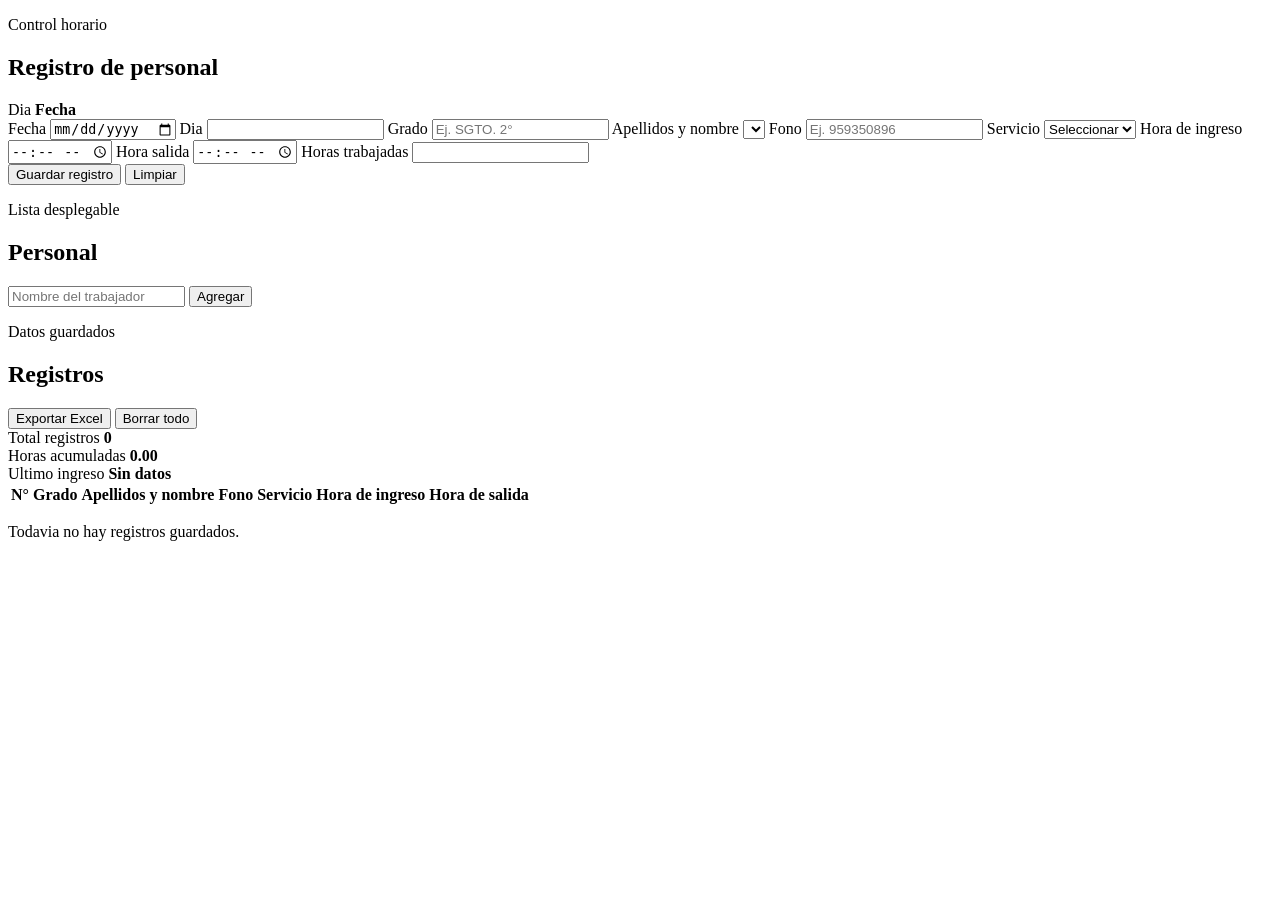
==== index.html @ 2873afd9 "Add initial HTML structure for attendance form" ====
<!doctype html>
<html lang="es">
  <head>
    <meta charset="utf-8" />
    <meta name="viewport" content="width=device-width, initial-scale=1" />
    <title>Formulario de registro de personal</title>
    <link rel="stylesheet" href="formulario-registro.css" />
  </head>
  <body>
    <main class="app-shell">
      <section class="panel form-panel" aria-labelledby="form-title">
        <div class="panel-header">
          <div>
            <p class="eyebrow">Control horario</p>
            <h1 id="form-title">Registro de personal</h1>
          </div>
          <div class="today-card">
            <span id="todayDay">Dia</span>
            <strong id="todayDate">Fecha</strong>
          </div>
        </div>

        <form id="attendanceForm" autocomplete="off">
          <div class="field-grid">
            <label>
              Fecha
              <input id="dateInput" name="date" type="date" required />
            </label>

            <label>
              Dia
              <input id="dayInput" name="day" type="text" readonly />
            </label>

            <label>
              Grado
              <input id="gradeInput" name="grade" type="text" placeholder="Ej. SGTO. 2°" required />
            </label>

            <label>
              Apellidos y nombre
              <select id="personInput" name="person" required></select>
            </label>

            <label>
              Fono
              <input id="phoneInput" name="phone" type="tel" placeholder="Ej. 959350896" />
            </label>

            <label>
              Servicio
              <select id="serviceInput" name="service" required>
                <option value="">Seleccionar</option>
                <option value="F">F</option>
                <option value="S">S</option>
              </select>
            </label>

            <label>
              Hora de ingreso
              <input id="startInput" name="start" type="time" required />
            </label>

            <label>
              Hora salida
              <input id="endInput" name="end" type="time" required />
            </label>

            <label class="wide">
              Horas trabajadas
              <input id="hoursInput" name="hours" type="text" readonly />
            </label>
          </div>

          <div class="form-actions">
            <button type="submit" class="primary-button" id="saveButton">Guardar registro</button>
            <button type="button" class="secondary-button" id="resetButton">Limpiar</button>
          </div>
        </form>
      </section>

      <section class="panel side-panel" aria-labelledby="people-title">
        <div class="panel-header compact">
          <div>
            <p class="eyebrow">Lista desplegable</p>
            <h2 id="people-title">Personal</h2>
          </div>
        </div>

        <div class="add-person">
          <input id="newPersonInput" type="text" placeholder="Nombre del trabajador" />
          <button type="button" id="addPersonButton">Agregar</button>
        </div>

        <ul id="peopleList" class="people-list" aria-live="polite"></ul>
      </section>

      <section class="panel table-panel" aria-labelledby="records-title">
        <div class="panel-header compact">
          <div>
            <p class="eyebrow">Datos guardados</p>
            <h2 id="records-title">Registros</h2>
          </div>
          <div class="table-actions">
            <button type="button" class="secondary-button" id="exportButton">Exportar Excel</button>
            <button type="button" class="danger-button" id="clearButton">Borrar todo</button>
          </div>
        </div>

        <div class="summary-strip">
          <div>
            <span>Total registros</span>
            <strong id="totalRecords">0</strong>
          </div>
          <div>
            <span>Horas acumuladas</span>
            <strong id="totalHours">0.00</strong>
          </div>
          <div>
            <span>Ultimo ingreso</span>
            <strong id="lastRecord">Sin datos</strong>
          </div>
        </div>

        <div class="table-wrap">
          <table>
            <thead>
              <tr>
                <th>N°</th>
                <th>Grado</th>
                <th>Apellidos y nombre</th>
                <th>Fono</th>
                <th>Servicio</th>
                <th>Hora de ingreso</th>
                <th>Hora de salida</th>
                <th></th>
              </tr>
            </thead>
            <tbody id="recordsBody"></tbody>
          </table>
          <p id="emptyState" class="empty-state">Todavia no hay registros guardados.</p>
        </div>
      </section>
    </main>

    <script src="formulario-registro.js"></script>
  </body>
</html>
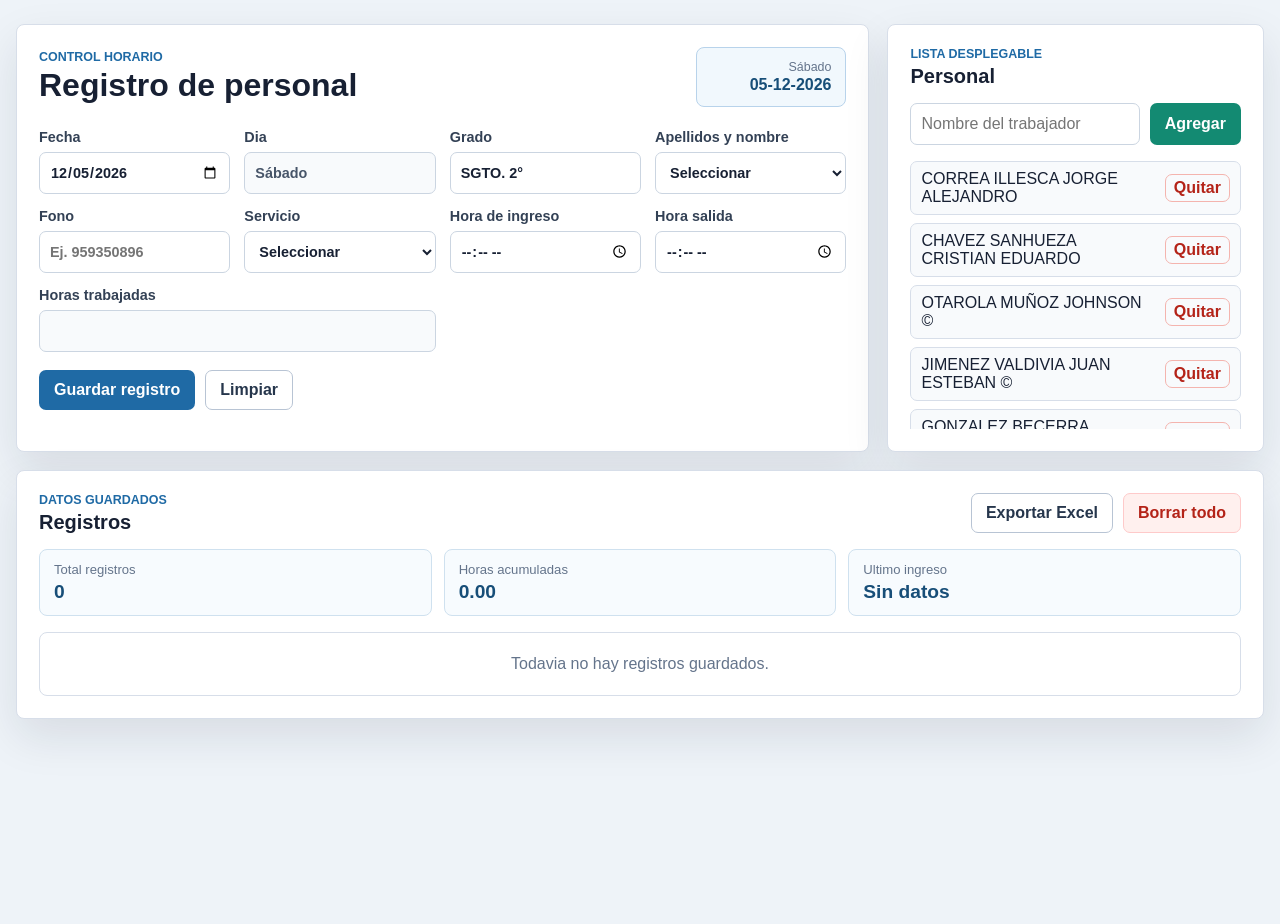
==== commit b81ab467: "Add files via upload" ====
--- a/index.html
+++ b/index.html
@@ -1,148 +1,148 @@
-<!doctype html>
-<html lang="es">
-  <head>
-    <meta charset="utf-8" />
-    <meta name="viewport" content="width=device-width, initial-scale=1" />
-    <title>Formulario de registro de personal</title>
-    <link rel="stylesheet" href="formulario-registro.css" />
-  </head>
-  <body>
-    <main class="app-shell">
-      <section class="panel form-panel" aria-labelledby="form-title">
-        <div class="panel-header">
-          <div>
-            <p class="eyebrow">Control horario</p>
-            <h1 id="form-title">Registro de personal</h1>
-          </div>
-          <div class="today-card">
-            <span id="todayDay">Dia</span>
-            <strong id="todayDate">Fecha</strong>
-          </div>
-        </div>
-
-        <form id="attendanceForm" autocomplete="off">
-          <div class="field-grid">
-            <label>
-              Fecha
-              <input id="dateInput" name="date" type="date" required />
-            </label>
-
-            <label>
-              Dia
-              <input id="dayInput" name="day" type="text" readonly />
-            </label>
-
-            <label>
-              Grado
-              <input id="gradeInput" name="grade" type="text" placeholder="Ej. SGTO. 2°" required />
-            </label>
-
-            <label>
-              Apellidos y nombre
-              <select id="personInput" name="person" required></select>
-            </label>
-
-            <label>
-              Fono
-              <input id="phoneInput" name="phone" type="tel" placeholder="Ej. 959350896" />
-            </label>
-
-            <label>
-              Servicio
-              <select id="serviceInput" name="service" required>
-                <option value="">Seleccionar</option>
-                <option value="F">F</option>
-                <option value="S">S</option>
-              </select>
-            </label>
-
-            <label>
-              Hora de ingreso
-              <input id="startInput" name="start" type="time" required />
-            </label>
-
-            <label>
-              Hora salida
-              <input id="endInput" name="end" type="time" required />
-            </label>
-
-            <label class="wide">
-              Horas trabajadas
-              <input id="hoursInput" name="hours" type="text" readonly />
-            </label>
-          </div>
-
-          <div class="form-actions">
-            <button type="submit" class="primary-button" id="saveButton">Guardar registro</button>
-            <button type="button" class="secondary-button" id="resetButton">Limpiar</button>
-          </div>
-        </form>
-      </section>
-
-      <section class="panel side-panel" aria-labelledby="people-title">
-        <div class="panel-header compact">
-          <div>
-            <p class="eyebrow">Lista desplegable</p>
-            <h2 id="people-title">Personal</h2>
-          </div>
-        </div>
-
-        <div class="add-person">
-          <input id="newPersonInput" type="text" placeholder="Nombre del trabajador" />
-          <button type="button" id="addPersonButton">Agregar</button>
-        </div>
-
-        <ul id="peopleList" class="people-list" aria-live="polite"></ul>
-      </section>
-
-      <section class="panel table-panel" aria-labelledby="records-title">
-        <div class="panel-header compact">
-          <div>
-            <p class="eyebrow">Datos guardados</p>
-            <h2 id="records-title">Registros</h2>
-          </div>
-          <div class="table-actions">
-            <button type="button" class="secondary-button" id="exportButton">Exportar Excel</button>
-            <button type="button" class="danger-button" id="clearButton">Borrar todo</button>
-          </div>
-        </div>
-
-        <div class="summary-strip">
-          <div>
-            <span>Total registros</span>
-            <strong id="totalRecords">0</strong>
-          </div>
-          <div>
-            <span>Horas acumuladas</span>
-            <strong id="totalHours">0.00</strong>
-          </div>
-          <div>
-            <span>Ultimo ingreso</span>
-            <strong id="lastRecord">Sin datos</strong>
-          </div>
-        </div>
-
-        <div class="table-wrap">
-          <table>
-            <thead>
-              <tr>
-                <th>N°</th>
-                <th>Grado</th>
-                <th>Apellidos y nombre</th>
-                <th>Fono</th>
-                <th>Servicio</th>
-                <th>Hora de ingreso</th>
-                <th>Hora de salida</th>
-                <th></th>
-              </tr>
-            </thead>
-            <tbody id="recordsBody"></tbody>
-          </table>
-          <p id="emptyState" class="empty-state">Todavia no hay registros guardados.</p>
-        </div>
-      </section>
-    </main>
-
-    <script src="formulario-registro.js"></script>
-  </body>
-</html>
+<!doctype html>
+<html lang="es">
+<head>
+    <meta charset="utf-8" />
+    <meta name="viewport" content="width=device-width, initial-scale=1" />
+    <title>Formulario de registro de personal</title>
+    <link rel="stylesheet" href="formulario-registro.css" />
+</head>
+<body>
+    <main class="app-shell">
+        <section class="panel form-panel" aria-labelledby="form-title">
+            <div class="panel-header">
+                <div>
+                    <p class="eyebrow">Control horario</p>
+                    <h1 id="form-title">Registro de personal</h1>
+                </div>
+                <div class="today-card">
+                    <span id="todayDay">Dia</span>
+                    <strong id="todayDate">Fecha</strong>
+                </div>
+            </div>
+
+            <form id="attendanceForm" autocomplete="off">
+                <div class="field-grid">
+                    <label>
+                        Fecha
+                        <input id="dateInput" name="date" type="date" required />
+                    </label>
+
+                    <label>
+                        Dia
+                        <input id="dayInput" name="day" type="text" readonly />
+                    </label>
+
+                    <label>
+                        Grado
+                        <input id="gradeInput" name="grade" type="text" placeholder="Ej. SGTO. 2°" required />
+                    </label>
+
+                    <label>
+                        Apellidos y nombre
+                        <select id="personInput" name="person" required></select>
+                    </label>
+
+                    <label>
+                        Fono
+                        <input id="phoneInput" name="phone" type="tel" placeholder="Ej. 959350896" />
+                    </label>
+
+                    <label>
+                        Servicio
+                        <select id="serviceInput" name="service" required>
+                            <option value="">Seleccionar</option>
+                            <option value="F">F</option>
+                            <option value="S">S</option>
+                        </select>
+                    </label>
+
+                    <label>
+                        Hora de ingreso
+                        <input id="startInput" name="start" type="time" required />
+                    </label>
+
+                    <label>
+                        Hora salida
+                        <input id="endInput" name="end" type="time" required />
+                    </label>
+
+                    <label class="wide">
+                        Horas trabajadas
+                        <input id="hoursInput" name="hours" type="text" readonly />
+                    </label>
+                </div>
+
+                <div class="form-actions">
+                    <button type="submit" class="primary-button" id="saveButton">Guardar registro</button>
+                    <button type="button" class="secondary-button" id="resetButton">Limpiar</button>
+                </div>
+            </form>
+        </section>
+
+        <section class="panel side-panel" aria-labelledby="people-title">
+            <div class="panel-header compact">
+                <div>
+                    <p class="eyebrow">Lista desplegable</p>
+                    <h2 id="people-title">Personal</h2>
+                </div>
+            </div>
+
+            <div class="add-person">
+                <input id="newPersonInput" type="text" placeholder="Nombre del trabajador" />
+                <button type="button" id="addPersonButton">Agregar</button>
+            </div>
+
+            <ul id="peopleList" class="people-list" aria-live="polite"></ul>
+        </section>
+
+        <section class="panel table-panel" aria-labelledby="records-title">
+            <div class="panel-header compact">
+                <div>
+                    <p class="eyebrow">Datos guardados</p>
+                    <h2 id="records-title">Registros</h2>
+                </div>
+                <div class="table-actions">
+                    <button type="button" class="secondary-button" id="exportButton">Exportar Excel</button>
+                    <button type="button" class="danger-button" id="clearButton">Borrar todo</button>
+                </div>
+            </div>
+
+            <div class="summary-strip">
+                <div>
+                    <span>Total registros</span>
+                    <strong id="totalRecords">0</strong>
+                </div>
+                <div>
+                    <span>Horas acumuladas</span>
+                    <strong id="totalHours">0.00</strong>
+                </div>
+                <div>
+                    <span>Ultimo ingreso</span>
+                    <strong id="lastRecord">Sin datos</strong>
+                </div>
+            </div>
+
+            <div class="table-wrap">
+                <table>
+                    <thead>
+                        <tr>
+                            <th>N°</th>
+                            <th>Grado</th>
+                            <th>Apellidos y nombre</th>
+                            <th>Fono</th>
+                            <th>Servicio</th>
+                            <th>Hora de ingreso</th>
+                            <th>Hora de salida</th>
+                            <th></th>
+                        </tr>
+                    </thead>
+                    <tbody id="recordsBody"></tbody>
+                </table>
+                <p id="emptyState" class="empty-state">Todavia no hay registros guardados.</p>
+            </div>
+        </section>
+    </main>
+
+    <script src="formulario-registro.js"></script>
+</body>
+</html>
--- a/formulario-registro.css
+++ b/formulario-registro.css
@@ -0,0 +1,387 @@
+:root {
+  color-scheme: light;
+  font-family: Inter, "Segoe UI", Arial, sans-serif;
+  --ink: #172033;
+  --muted: #64748b;
+  --line: #d7dee9;
+  --panel: #ffffff;
+  --canvas: #eef3f8;
+  --brand: #1f6aa5;
+  --brand-dark: #174e78;
+  --accent: #138a72;
+  --danger: #b42318;
+  --danger-soft: #fff0ee;
+  --shadow: 0 18px 45px rgba(23, 32, 51, 0.1);
+}
+
+* {
+  box-sizing: border-box;
+}
+
+body {
+  margin: 0;
+  min-height: 100vh;
+  background: var(--canvas);
+  color: var(--ink);
+}
+
+button,
+input,
+select {
+  font: inherit;
+}
+
+.app-shell {
+  display: grid;
+  grid-template-columns: minmax(0, 1.7fr) minmax(280px, 0.75fr);
+  gap: 18px;
+  width: min(1280px, calc(100% - 32px));
+  margin: 24px auto;
+}
+
+.panel {
+  background: var(--panel);
+  border: 1px solid var(--line);
+  border-radius: 8px;
+  box-shadow: var(--shadow);
+}
+
+.form-panel,
+.side-panel,
+.table-panel {
+  padding: 22px;
+}
+
+.table-panel {
+  grid-column: 1 / -1;
+}
+
+.panel-header {
+  display: flex;
+  align-items: center;
+  justify-content: space-between;
+  gap: 16px;
+  margin-bottom: 22px;
+}
+
+.panel-header.compact {
+  margin-bottom: 16px;
+}
+
+.eyebrow {
+  margin: 0 0 4px;
+  color: var(--brand);
+  font-size: 0.78rem;
+  font-weight: 800;
+  letter-spacing: 0;
+  text-transform: uppercase;
+}
+
+h1,
+h2 {
+  margin: 0;
+  line-height: 1.1;
+}
+
+h1 {
+  font-size: 2rem;
+}
+
+h2 {
+  font-size: 1.25rem;
+}
+
+.today-card {
+  min-width: 150px;
+  padding: 12px 14px;
+  border: 1px solid #b8d3eb;
+  border-radius: 8px;
+  background: #f1f8fd;
+  text-align: right;
+}
+
+.today-card span {
+  display: block;
+  color: var(--muted);
+  font-size: 0.78rem;
+}
+
+.today-card strong {
+  display: block;
+  margin-top: 2px;
+  color: var(--brand-dark);
+}
+
+.field-grid {
+  display: grid;
+  grid-template-columns: repeat(4, minmax(0, 1fr));
+  gap: 14px;
+}
+
+label {
+  display: grid;
+  gap: 7px;
+  color: #334155;
+  font-size: 0.9rem;
+  font-weight: 700;
+}
+
+label.wide {
+  grid-column: span 2;
+}
+
+input,
+select {
+  width: 100%;
+  min-height: 42px;
+  border: 1px solid #cbd5e1;
+  border-radius: 7px;
+  background: #ffffff;
+  color: var(--ink);
+  padding: 9px 10px;
+  outline: none;
+}
+
+input:focus,
+select:focus {
+  border-color: var(--brand);
+  box-shadow: 0 0 0 3px rgba(31, 106, 165, 0.16);
+}
+
+input[readonly] {
+  background: #f8fafc;
+  color: #475569;
+}
+
+.form-actions,
+.table-actions {
+  display: flex;
+  flex-wrap: wrap;
+  gap: 10px;
+}
+
+.form-actions {
+  margin-top: 18px;
+}
+
+button {
+  min-height: 40px;
+  border: 1px solid transparent;
+  border-radius: 7px;
+  padding: 9px 14px;
+  cursor: pointer;
+  font-weight: 800;
+}
+
+.primary-button {
+  background: var(--brand);
+  color: #ffffff;
+}
+
+.primary-button:hover {
+  background: var(--brand-dark);
+}
+
+.secondary-button {
+  background: #ffffff;
+  border-color: #b8c4d4;
+  color: #26364c;
+}
+
+.secondary-button:hover {
+  background: #f7fafc;
+}
+
+.danger-button {
+  background: var(--danger-soft);
+  border-color: #fecaca;
+  color: var(--danger);
+}
+
+.danger-button:hover {
+  background: #fee2e2;
+}
+
+.add-person {
+  display: grid;
+  grid-template-columns: 1fr auto;
+  gap: 10px;
+}
+
+.add-person button {
+  background: var(--accent);
+  color: #ffffff;
+}
+
+.people-list {
+  display: grid;
+  gap: 8px;
+  max-height: 268px;
+  overflow: auto;
+  padding: 0;
+  margin: 16px 0 0;
+  list-style: none;
+}
+
+.people-list li {
+  display: flex;
+  align-items: center;
+  justify-content: space-between;
+  gap: 10px;
+  border: 1px solid var(--line);
+  border-radius: 7px;
+  padding: 8px 10px;
+  background: #f8fafc;
+}
+
+.people-list button {
+  min-height: 28px;
+  padding: 4px 8px;
+  background: transparent;
+  border-color: #f4b4ae;
+  color: var(--danger);
+}
+
+.summary-strip {
+  display: grid;
+  grid-template-columns: repeat(3, minmax(0, 1fr));
+  gap: 12px;
+  margin-bottom: 16px;
+}
+
+.summary-strip div {
+  border: 1px solid #cfe1ef;
+  border-radius: 8px;
+  background: #f7fbfe;
+  padding: 12px 14px;
+}
+
+.summary-strip span {
+  display: block;
+  color: var(--muted);
+  font-size: 0.82rem;
+}
+
+.summary-strip strong {
+  display: block;
+  margin-top: 4px;
+  color: var(--brand-dark);
+  font-size: 1.2rem;
+}
+
+.table-wrap {
+  position: relative;
+  overflow: auto;
+  border: 1px solid var(--line);
+  border-radius: 8px;
+}
+
+table {
+  width: 100%;
+  min-width: 1180px;
+  border-collapse: collapse;
+}
+
+.summary-table-wrap table {
+  min-width: 520px;
+}
+
+th,
+td {
+  border-bottom: 1px solid var(--line);
+  padding: 10px 11px;
+  text-align: left;
+  vertical-align: middle;
+  font-size: 0.9rem;
+}
+
+th {
+  position: sticky;
+  top: 0;
+  z-index: 1;
+  background: var(--brand);
+  color: #ffffff;
+  font-weight: 800;
+}
+
+tbody tr:nth-child(even) {
+  background: #f8fbfd;
+}
+
+td:last-child,
+th:last-child {
+  width: 84px;
+  text-align: right;
+}
+
+.row-delete {
+  min-height: 30px;
+  padding: 5px 9px;
+  background: transparent;
+  border-color: #f4b4ae;
+  color: var(--danger);
+}
+
+.empty-state {
+  display: none;
+  margin: 0;
+  padding: 22px;
+  color: var(--muted);
+  text-align: center;
+}
+
+.table-wrap.is-empty table {
+  display: none;
+}
+
+.table-wrap.is-empty .empty-state {
+  display: block;
+}
+
+@media (max-width: 900px) {
+  .app-shell {
+    grid-template-columns: 1fr;
+  }
+
+  .field-grid {
+    grid-template-columns: repeat(2, minmax(0, 1fr));
+  }
+}
+
+@media (max-width: 600px) {
+  .app-shell {
+    width: min(100% - 20px, 1280px);
+    margin: 10px auto;
+  }
+
+  .form-panel,
+  .side-panel,
+  .table-panel {
+    padding: 16px;
+  }
+
+  .panel-header,
+  .summary-strip {
+    grid-template-columns: 1fr;
+  }
+
+  .panel-header {
+    align-items: flex-start;
+    flex-direction: column;
+  }
+
+  .today-card {
+    width: 100%;
+    text-align: left;
+  }
+
+  .field-grid,
+  .summary-strip {
+    display: grid;
+    grid-template-columns: 1fr;
+  }
+
+  label.wide {
+    grid-column: auto;
+  }
+}
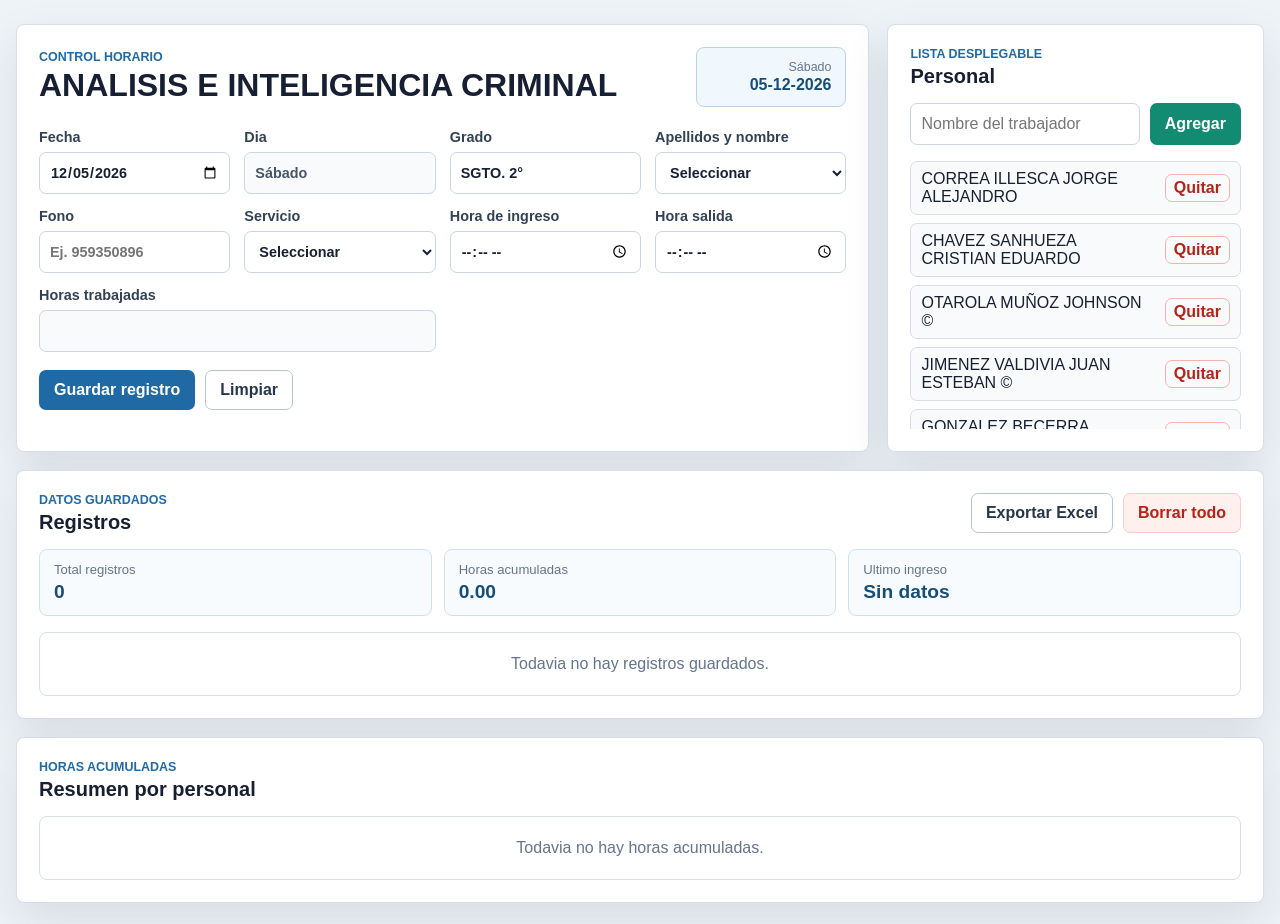
==== commit 84c6da2c: "Rename formulario-registro.html to index.html" ====
--- a/index.html
+++ b/index.html
@@ -1,148 +1,174 @@
-<!doctype html>
-<html lang="es">
-<head>
-    <meta charset="utf-8" />
-    <meta name="viewport" content="width=device-width, initial-scale=1" />
-    <title>Formulario de registro de personal</title>
-    <link rel="stylesheet" href="formulario-registro.css" />
-</head>
-<body>
-    <main class="app-shell">
-        <section class="panel form-panel" aria-labelledby="form-title">
-            <div class="panel-header">
-                <div>
-                    <p class="eyebrow">Control horario</p>
-                    <h1 id="form-title">Registro de personal</h1>
-                </div>
-                <div class="today-card">
-                    <span id="todayDay">Dia</span>
-                    <strong id="todayDate">Fecha</strong>
-                </div>
-            </div>
-
-            <form id="attendanceForm" autocomplete="off">
-                <div class="field-grid">
-                    <label>
-                        Fecha
-                        <input id="dateInput" name="date" type="date" required />
-                    </label>
-
-                    <label>
-                        Dia
-                        <input id="dayInput" name="day" type="text" readonly />
-                    </label>
-
-                    <label>
-                        Grado
-                        <input id="gradeInput" name="grade" type="text" placeholder="Ej. SGTO. 2°" required />
-                    </label>
-
-                    <label>
-                        Apellidos y nombre
-                        <select id="personInput" name="person" required></select>
-                    </label>
-
-                    <label>
-                        Fono
-                        <input id="phoneInput" name="phone" type="tel" placeholder="Ej. 959350896" />
-                    </label>
-
-                    <label>
-                        Servicio
-                        <select id="serviceInput" name="service" required>
-                            <option value="">Seleccionar</option>
-                            <option value="F">F</option>
-                            <option value="S">S</option>
-                        </select>
-                    </label>
-
-                    <label>
-                        Hora de ingreso
-                        <input id="startInput" name="start" type="time" required />
-                    </label>
-
-                    <label>
-                        Hora salida
-                        <input id="endInput" name="end" type="time" required />
-                    </label>
-
-                    <label class="wide">
-                        Horas trabajadas
-                        <input id="hoursInput" name="hours" type="text" readonly />
-                    </label>
-                </div>
-
-                <div class="form-actions">
-                    <button type="submit" class="primary-button" id="saveButton">Guardar registro</button>
-                    <button type="button" class="secondary-button" id="resetButton">Limpiar</button>
-                </div>
-            </form>
-        </section>
-
-        <section class="panel side-panel" aria-labelledby="people-title">
-            <div class="panel-header compact">
-                <div>
-                    <p class="eyebrow">Lista desplegable</p>
-                    <h2 id="people-title">Personal</h2>
-                </div>
-            </div>
-
-            <div class="add-person">
-                <input id="newPersonInput" type="text" placeholder="Nombre del trabajador" />
-                <button type="button" id="addPersonButton">Agregar</button>
-            </div>
-
-            <ul id="peopleList" class="people-list" aria-live="polite"></ul>
-        </section>
-
-        <section class="panel table-panel" aria-labelledby="records-title">
-            <div class="panel-header compact">
-                <div>
-                    <p class="eyebrow">Datos guardados</p>
-                    <h2 id="records-title">Registros</h2>
-                </div>
-                <div class="table-actions">
-                    <button type="button" class="secondary-button" id="exportButton">Exportar Excel</button>
-                    <button type="button" class="danger-button" id="clearButton">Borrar todo</button>
-                </div>
-            </div>
-
-            <div class="summary-strip">
-                <div>
-                    <span>Total registros</span>
-                    <strong id="totalRecords">0</strong>
-                </div>
-                <div>
-                    <span>Horas acumuladas</span>
-                    <strong id="totalHours">0.00</strong>
-                </div>
-                <div>
-                    <span>Ultimo ingreso</span>
-                    <strong id="lastRecord">Sin datos</strong>
-                </div>
-            </div>
-
-            <div class="table-wrap">
-                <table>
-                    <thead>
-                        <tr>
-                            <th>N°</th>
-                            <th>Grado</th>
-                            <th>Apellidos y nombre</th>
-                            <th>Fono</th>
-                            <th>Servicio</th>
-                            <th>Hora de ingreso</th>
-                            <th>Hora de salida</th>
-                            <th></th>
-                        </tr>
-                    </thead>
-                    <tbody id="recordsBody"></tbody>
-                </table>
-                <p id="emptyState" class="empty-state">Todavia no hay registros guardados.</p>
-            </div>
-        </section>
-    </main>
-
-    <script src="formulario-registro.js"></script>
-</body>
-</html>+<!doctype html>
+<html lang="es">
+  <head>
+    <meta charset="utf-8" />
+    <meta name="viewport" content="width=device-width, initial-scale=1" />
+    <title>Formulario de registro de personal</title>
+    <link rel="stylesheet" href="formulario-registro.css" />
+  </head>
+  <body>
+    <main class="app-shell">
+      <section class="panel form-panel" aria-labelledby="form-title">
+        <div class="panel-header">
+          <div>
+            <p class="eyebrow">Control horario</p>
+            <h1 id="form-title">ANALISIS E INTELIGENCIA CRIMINAL</h1>
+          </div>
+          <div class="today-card">
+            <span id="todayDay">Dia</span>
+            <strong id="todayDate">Fecha</strong>
+          </div>
+        </div>
+
+        <form id="attendanceForm" autocomplete="off">
+          <div class="field-grid">
+            <label>
+              Fecha
+              <input id="dateInput" name="date" type="date" required />
+            </label>
+
+            <label>
+              Dia
+              <input id="dayInput" name="day" type="text" readonly />
+            </label>
+
+            <label>
+              Grado
+              <input id="gradeInput" name="grade" type="text" placeholder="Ej. SGTO. 2°" required />
+            </label>
+
+            <label>
+              Apellidos y nombre
+              <select id="personInput" name="person" required></select>
+            </label>
+
+            <label>
+              Fono
+              <input id="phoneInput" name="phone" type="tel" placeholder="Ej. 959350896" />
+            </label>
+
+            <label>
+              Servicio
+              <select id="serviceInput" name="service" required>
+                <option value="">Seleccionar</option>
+                <option value="F">F</option>
+                <option value="S">S</option>
+              </select>
+            </label>
+
+            <label>
+              Hora de ingreso
+              <input id="startInput" name="start" type="time" required />
+            </label>
+
+            <label>
+              Hora salida
+              <input id="endInput" name="end" type="time" required />
+            </label>
+
+            <label class="wide">
+              Horas trabajadas
+              <input id="hoursInput" name="hours" type="text" readonly />
+            </label>
+          </div>
+
+          <div class="form-actions">
+            <button type="submit" class="primary-button" id="saveButton">Guardar registro</button>
+            <button type="button" class="secondary-button" id="resetButton">Limpiar</button>
+          </div>
+        </form>
+      </section>
+
+      <section class="panel side-panel" aria-labelledby="people-title">
+        <div class="panel-header compact">
+          <div>
+            <p class="eyebrow">Lista desplegable</p>
+            <h2 id="people-title">Personal</h2>
+          </div>
+        </div>
+
+        <div class="add-person">
+          <input id="newPersonInput" type="text" placeholder="Nombre del trabajador" />
+          <button type="button" id="addPersonButton">Agregar</button>
+        </div>
+
+        <ul id="peopleList" class="people-list" aria-live="polite"></ul>
+      </section>
+
+      <section class="panel table-panel" aria-labelledby="records-title">
+        <div class="panel-header compact">
+          <div>
+            <p class="eyebrow">Datos guardados</p>
+            <h2 id="records-title">Registros</h2>
+          </div>
+          <div class="table-actions">
+            <button type="button" class="secondary-button" id="exportButton">Exportar Excel</button>
+            <button type="button" class="danger-button" id="clearButton">Borrar todo</button>
+          </div>
+        </div>
+
+        <div class="summary-strip">
+          <div>
+            <span>Total registros</span>
+            <strong id="totalRecords">0</strong>
+          </div>
+          <div>
+            <span>Horas acumuladas</span>
+            <strong id="totalHours">0.00</strong>
+          </div>
+          <div>
+            <span>Ultimo ingreso</span>
+            <strong id="lastRecord">Sin datos</strong>
+          </div>
+        </div>
+
+        <div class="table-wrap">
+          <table>
+            <thead>
+              <tr>
+                <th>N°</th>
+                <th>Fecha</th>
+                <th>Dia</th>
+                <th>Grado</th>
+                <th>Apellidos y nombre</th>
+                <th>Fono</th>
+                <th>Servicio</th>
+                <th>Hora de ingreso</th>
+                <th>Hora de salida</th>
+                <th>Horas</th>
+                <th></th>
+              </tr>
+            </thead>
+            <tbody id="recordsBody"></tbody>
+          </table>
+          <p id="emptyState" class="empty-state">Todavia no hay registros guardados.</p>
+        </div>
+      </section>
+
+      <section class="panel table-panel" aria-labelledby="person-summary-title">
+        <div class="panel-header compact">
+          <div>
+            <p class="eyebrow">Horas acumuladas</p>
+            <h2 id="person-summary-title">Resumen por personal</h2>
+          </div>
+        </div>
+
+        <div class="table-wrap summary-table-wrap">
+          <table>
+            <thead>
+              <tr>
+                <th>Apellidos y nombre</th>
+                <th>Total registros</th>
+                <th>Horas acumuladas</th>
+              </tr>
+            </thead>
+            <tbody id="personSummaryBody"></tbody>
+          </table>
+          <p class="empty-state">Todavia no hay horas acumuladas.</p>
+        </div>
+      </section>
+    </main>
+
+    <script src="formulario-registro.js"></script>
+  </body>
+</html>
